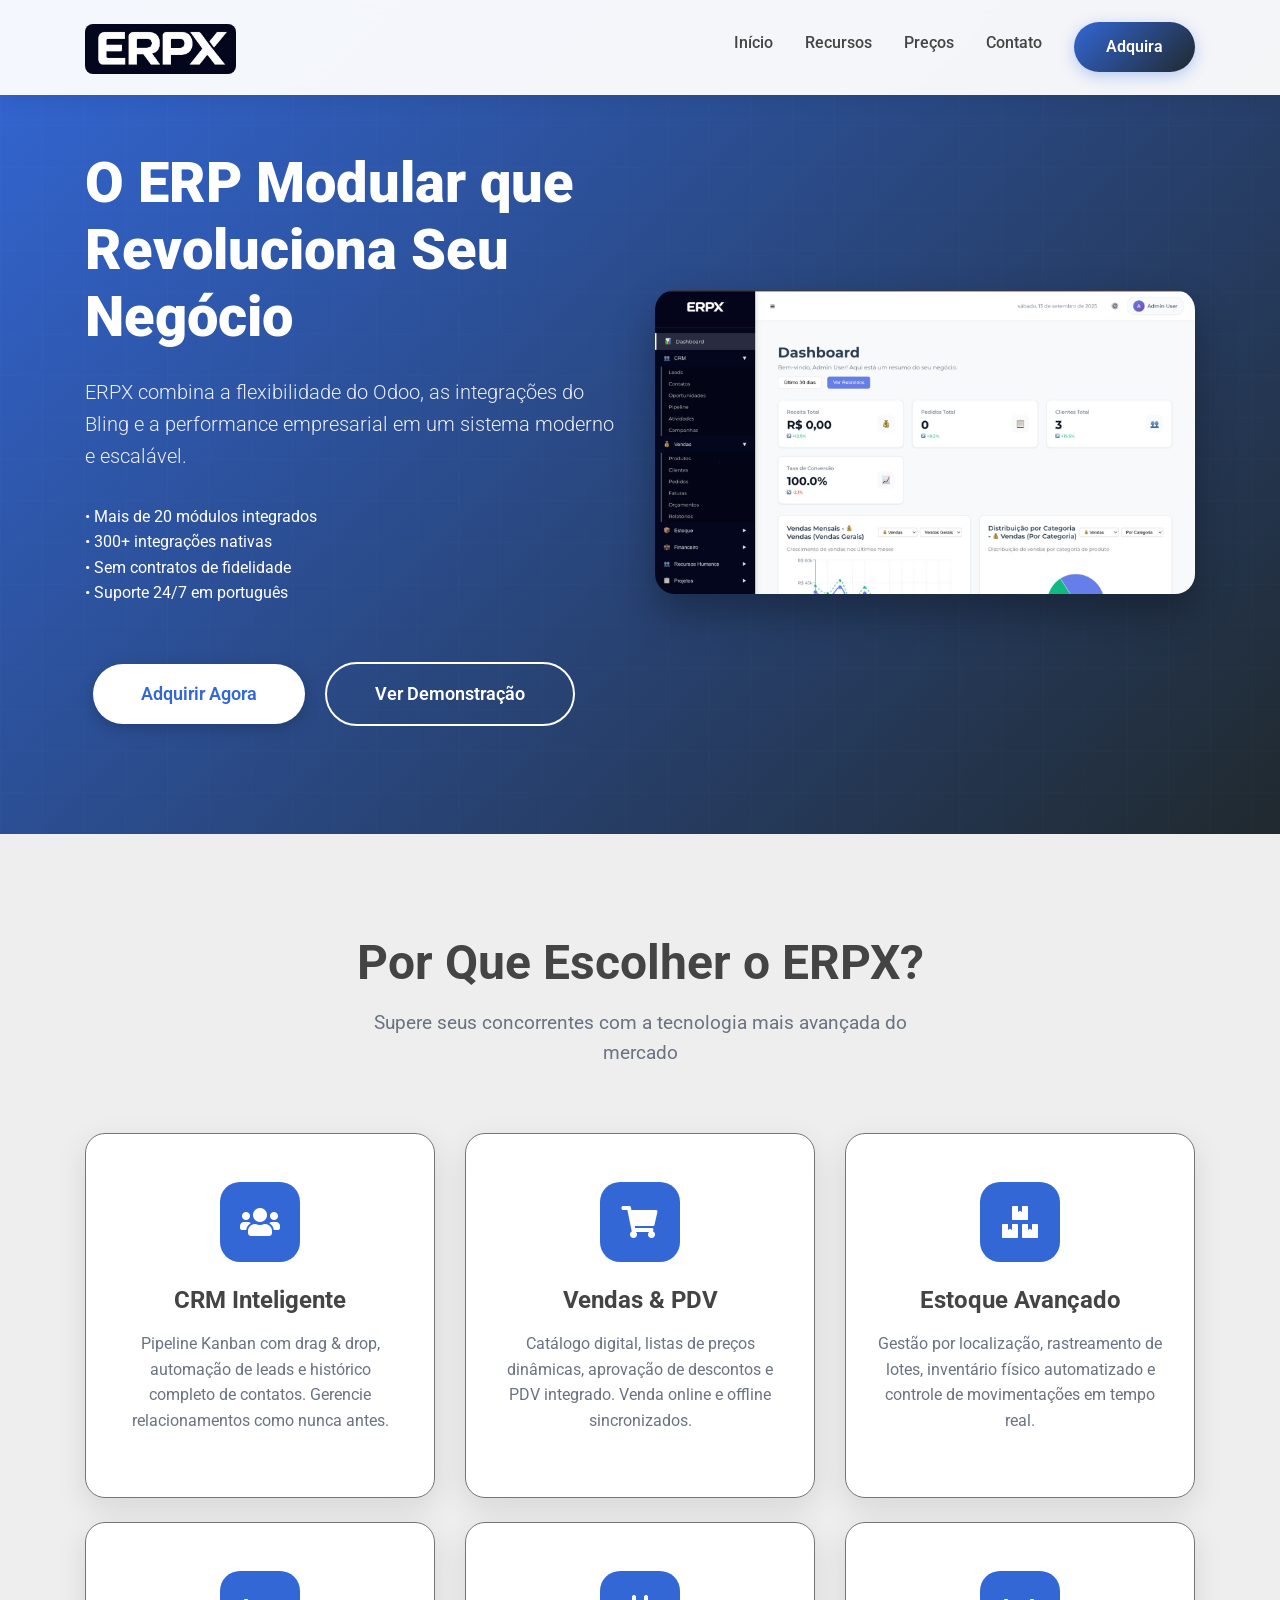
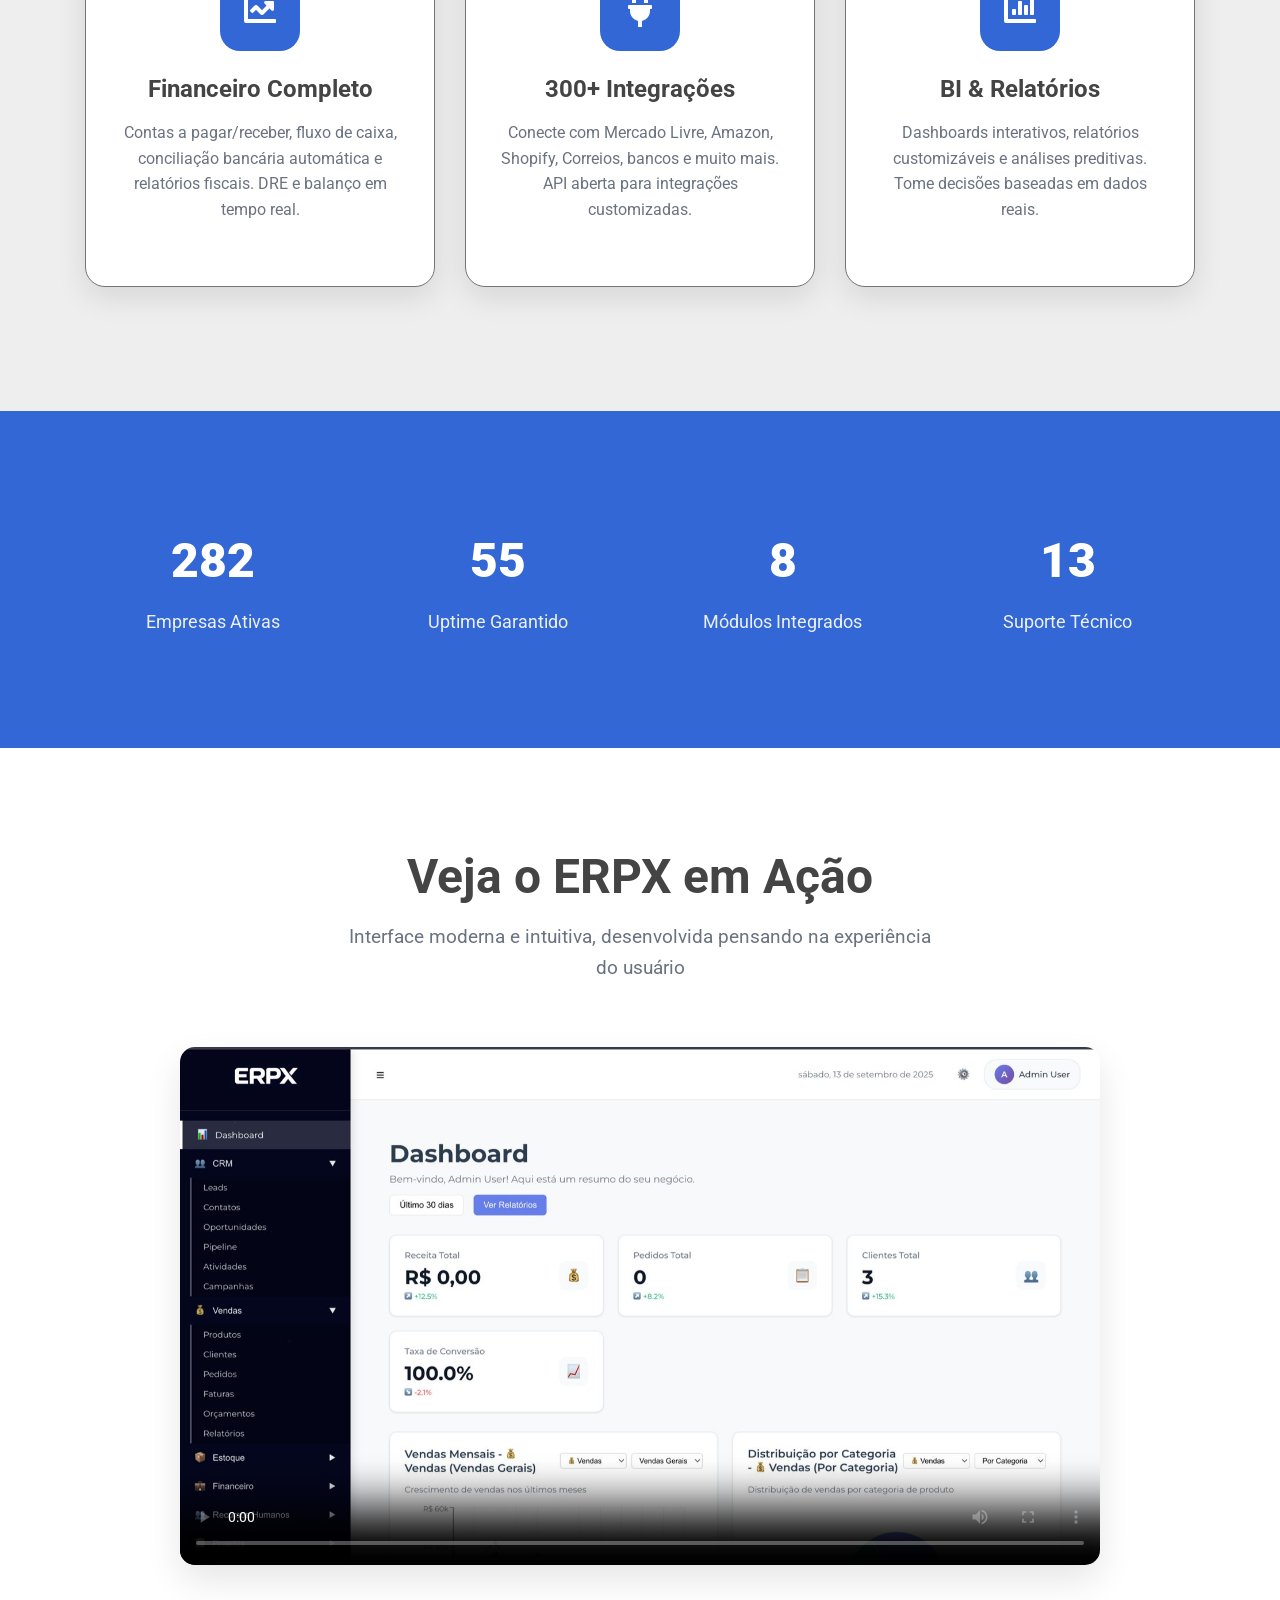
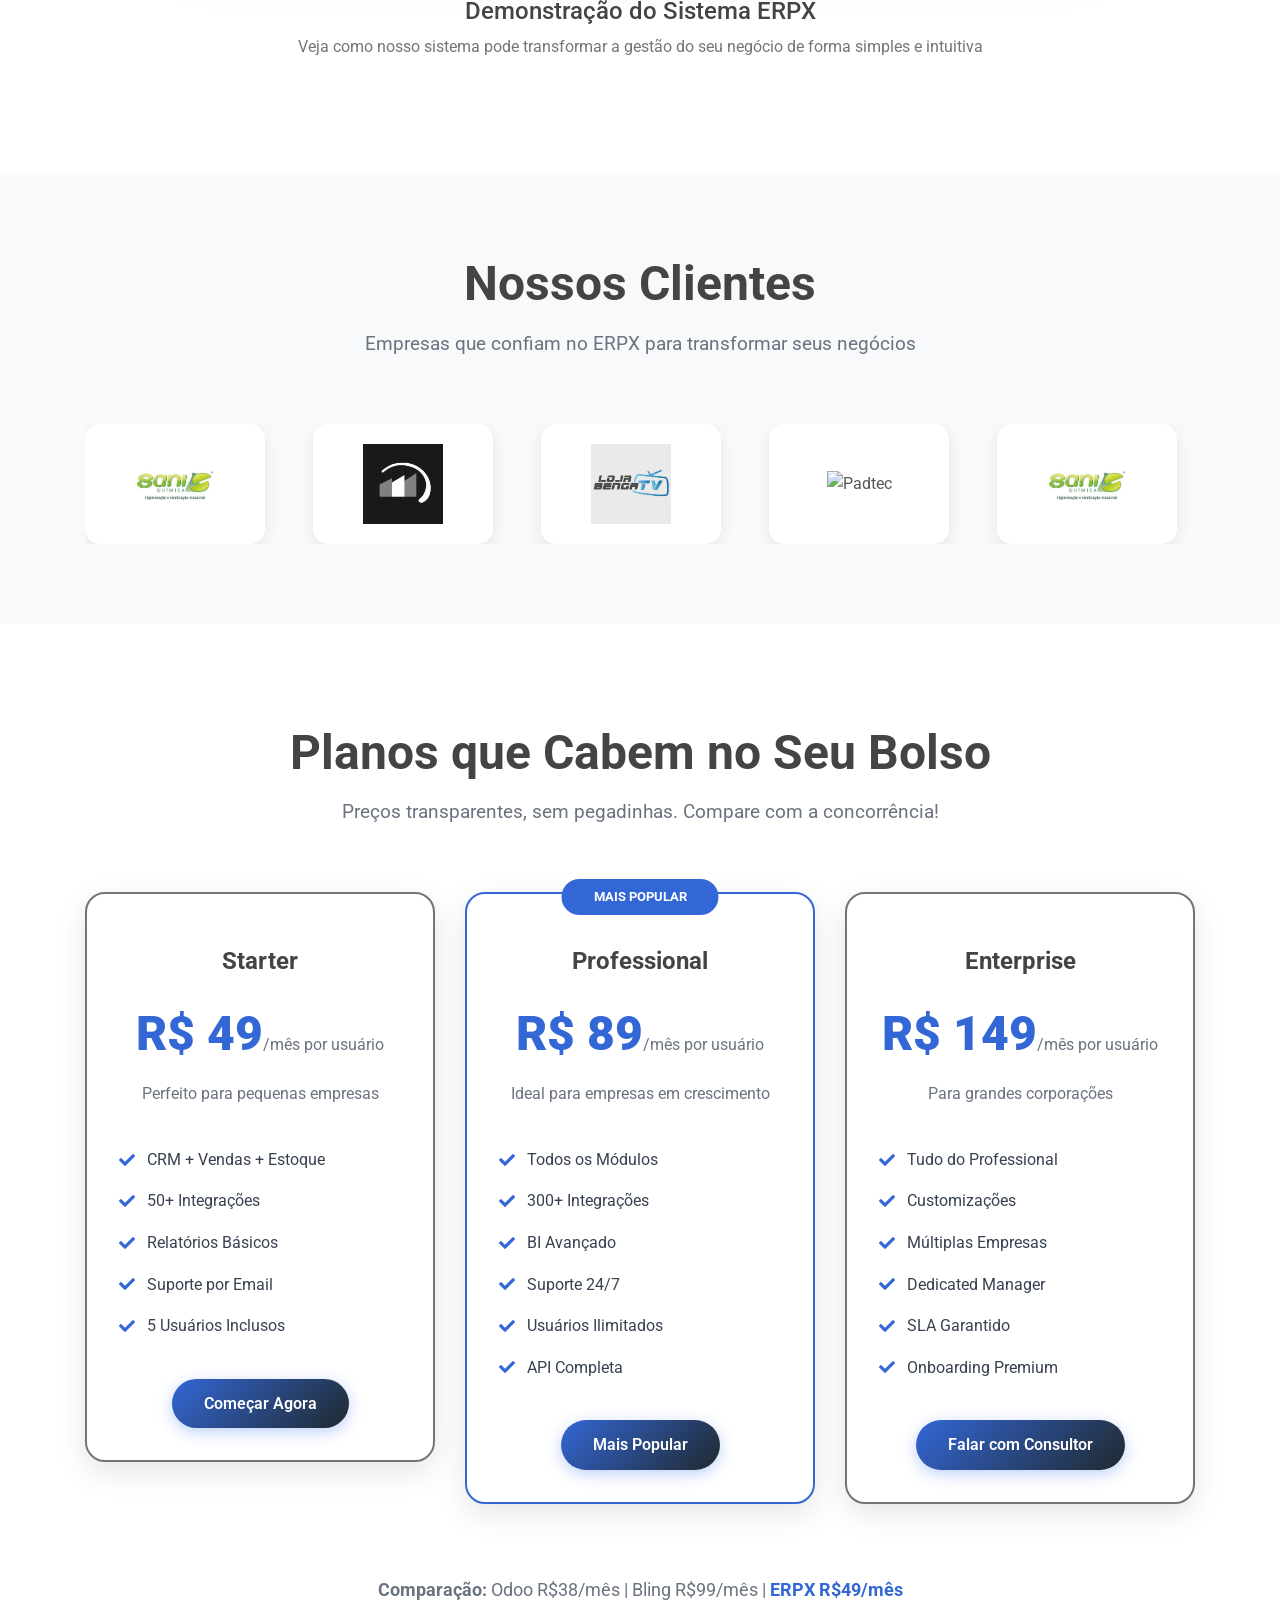
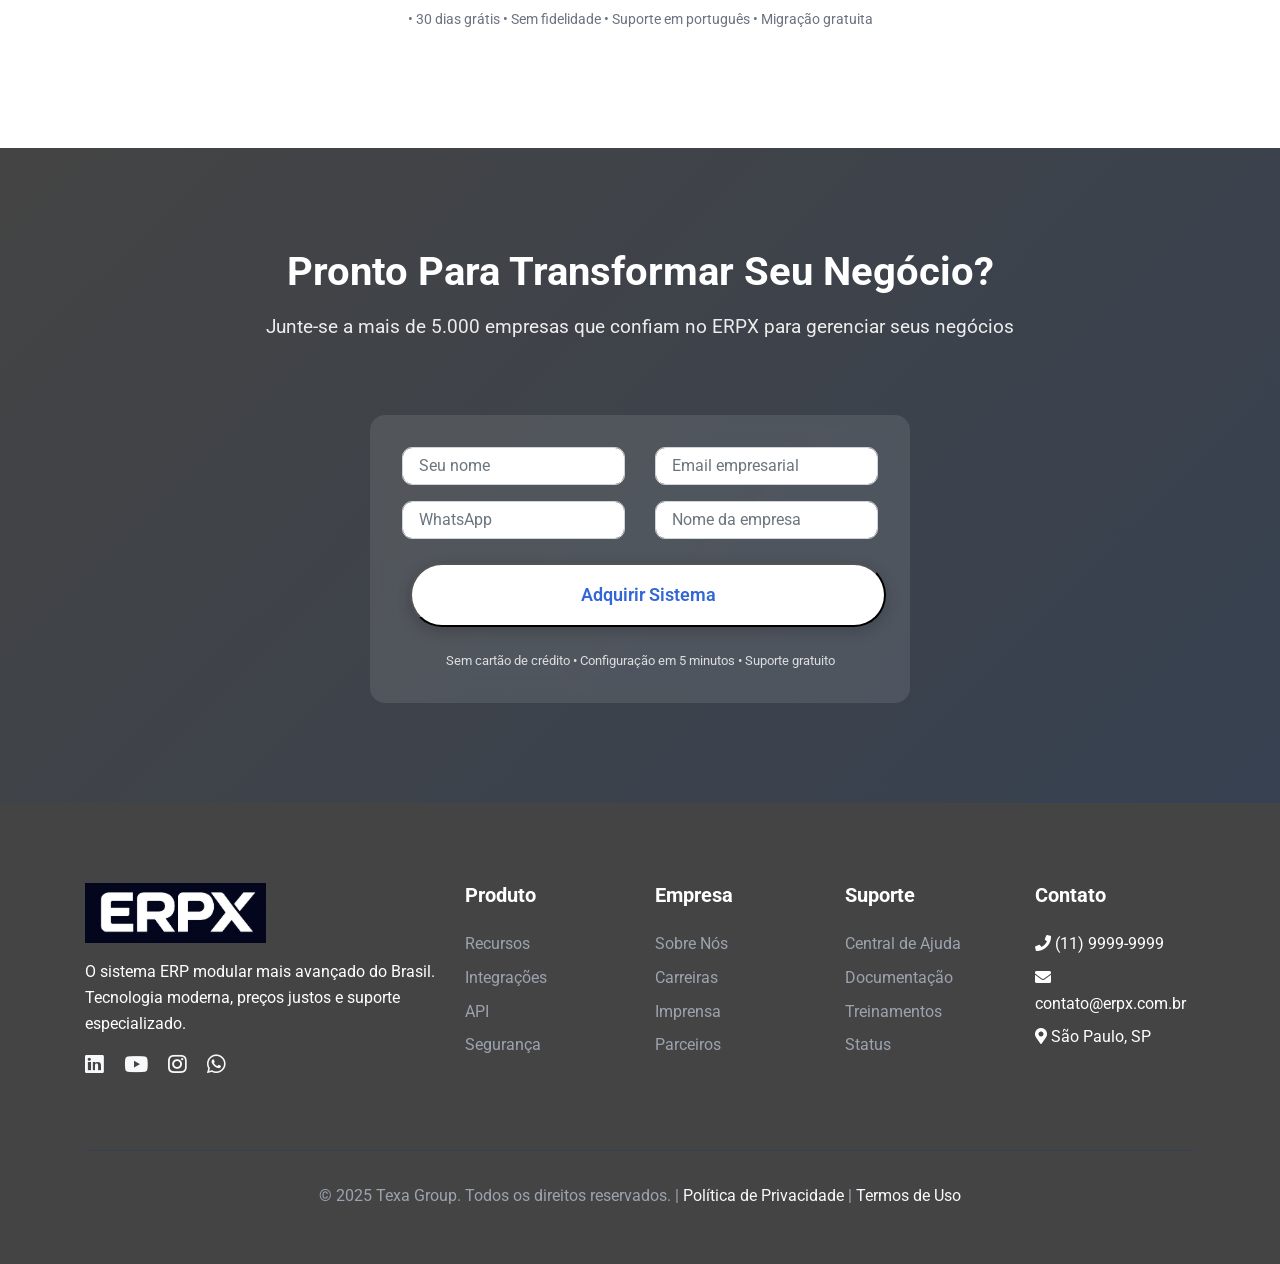
==== landing-erpx.html @ 2164a91f "first commit" ====
<!DOCTYPE html>
<html lang="pt-BR">
<head>
    <meta charset="utf-8">
    <meta http-equiv="X-UA-Compatible" content="IE=edge">
    <meta name="viewport" content="width=device-width, initial-scale=1">
    <title>ERPX - Sistema ERP Modular Completo | Transforme Seu Negócio</title>
    <meta name="description" content="ERPX é o sistema ERP modular mais avançado do Brasil. CRM, Vendas, Estoque, Financeiro e muito mais. Adquira já o seu!">

    <!-- Bootstrap CSS -->
    <link rel="stylesheet" href="https://cdn.jsdelivr.net/npm/bootstrap@4.6.2/dist/css/bootstrap.min.css">
    <!-- Font Awesome -->
    <link rel="stylesheet" href="https://cdnjs.cloudflare.com/ajax/libs/font-awesome/5.15.4/css/all.min.css">
    <!-- Google Fonts -->
    <link rel="preconnect" href="https://fonts.googleapis.com">
    <link rel="preconnect" href="https://fonts.gstatic.com" crossorigin>
    <link href="https://fonts.googleapis.com/css2?family=Roboto:wght@300;400;500;700;900&display=swap" rel="stylesheet">

    <style>
        :root {
            --primary-color: #3367D6;
            --secondary-color: #20292E;
            --accent-color: #3367D6;
            --success-color: #3367D6;
            --warning-color: #757575;
            --danger-color: #444444;
            --dark-color: #444444;
            --light-color: #EEEEEE;
            --border-color: #757575;
        }

        * {
            margin: 0;
            padding: 0;
            box-sizing: border-box;
        }

        body {
            font-family: 'Roboto', sans-serif;
            line-height: 1.6;
            color: #444444;
            background-color: #EEEEEE;
        }

        /* Header Styles */
        .header {
            background: rgba(255, 255, 255, 0.95);
            backdrop-filter: blur(10px);
            position: fixed;
            top: 0;
            left: 0;
            right: 0;
            z-index: 1000;
            box-shadow: 0 2px 20px rgba(0, 0, 0, 0.1);
            transition: all 0.3s ease;
        }

        .navbar {
            padding: 1rem 0;
        }

        .navbar-brand {
            font-size: 2rem;
            font-weight: 900;
            color: var(--primary-color) !important;
            text-decoration: none;
        }

        .navbar-nav .nav-link {
            color: var(--dark-color) !important;
            font-weight: 500;
            margin: 0 0.5rem;
            transition: color 0.3s ease;
        }

        .navbar-nav .nav-link:hover {
            color: var(--primary-color) !important;
        }

        .btn-primary-custom {
            background: linear-gradient(135deg, var(--primary-color), var(--secondary-color));
            border: none;
            padding: 0.75rem 2rem;
            border-radius: 50px;
            color: white;
            font-weight: 600;
            text-decoration: none;
            display: inline-block;
            transition: all 0.3s ease;
            box-shadow: 0 4px 15px rgba(37, 99, 235, 0.3);
        }

        .btn-primary-custom:hover {
            transform: translateY(-2px);
            box-shadow: 0 8px 25px rgba(37, 99, 235, 0.4);
            color: white;
            text-decoration: none;
        }

        /* Hero Section */
        .hero {
            background: linear-gradient(135deg, var(--primary-color) 0%, var(--secondary-color) 100%);
            padding: 150px 0 100px;
            color: white;
            position: relative;
            overflow: hidden;
        }

        .hero::before {
            content: '';
            position: absolute;
            top: 0;
            left: 0;
            right: 0;
            bottom: 0;
            background: url('data:image/svg+xml,<svg xmlns="http://www.w3.org/2000/svg" viewBox="0 0 1000 1000"><defs><pattern id="grid" width="50" height="50" patternUnits="userSpaceOnUse"><path d="M 50 0 L 0 0 0 50" fill="none" stroke="rgba(255,255,255,0.1)" stroke-width="1"/></pattern></defs><rect width="100%" height="100%" fill="url(%23grid)"/></svg>');
            opacity: 0.3;
        }

        .hero-content {
            position: relative;
            z-index: 2;
        }

        .hero h1 {
            font-size: 3.5rem;
            font-weight: 900;
            margin-bottom: 1.5rem;
            line-height: 1.2;
        }

        .hero .lead {
            font-size: 1.25rem;
            margin-bottom: 2rem;
            opacity: 0.9;
        }

        .hero-buttons {
            margin-top: 3rem;
        }

        .btn-hero {
            padding: 1rem 3rem;
            font-size: 1.1rem;
            margin: 0.5rem;
            border-radius: 50px;
            font-weight: 600;
            text-decoration: none;
            display: inline-block;
            transition: all 0.3s ease;
        }

        .btn-hero-primary {
            background: white;
            color: var(--primary-color);
            box-shadow: 0 4px 15px rgba(0, 0, 0, 0.2);
        }

        .btn-hero-primary:hover {
            transform: translateY(-3px);
            box-shadow: 0 8px 25px rgba(0, 0, 0, 0.3);
            color: var(--primary-color);
            text-decoration: none;
        }

        .btn-hero-outline {
            background: transparent;
            color: white;
            border: 2px solid white;
        }

        .btn-hero-outline:hover {
            background: white;
            color: var(--primary-color);
            text-decoration: none;
        }

        /* Features Section */
        .features {
            padding: 100px 0;
            background: var(--light-color);
        }

        .section-title {
            text-align: center;
            margin-bottom: 4rem;
        }

        .section-title h2 {
            font-size: 3rem;
            font-weight: 700;
            color: var(--dark-color);
            margin-bottom: 1rem;
        }

        .section-title .subtitle {
            font-size: 1.2rem;
            color: #6b7280;
            max-width: 600px;
            margin: 0 auto;
        }

        .feature-card {
            background: white;
            border-radius: 20px;
            padding: 3rem 2rem;
            text-align: center;
            box-shadow: 0 10px 30px rgba(0, 0, 0, 0.1);
            transition: all 0.3s ease;
            height: 100%;
            border: 1px solid var(--border-color);
        }

        .feature-card:hover {
            transform: translateY(-10px);
            box-shadow: 0 20px 40px rgba(0, 0, 0, 0.15);
        }

        .feature-icon {
            width: 80px;
            height: 80px;
            border-radius: 20px;
            margin: 0 auto 1.5rem;
            display: flex;
            align-items: center;
            justify-content: center;
            font-size: 2rem;
            color: white;
        }

        .feature-icon.crm { background: var(--primary-color); }
        .feature-icon.sales { background: var(--primary-color); }
        .feature-icon.inventory { background: var(--primary-color); }
        .feature-icon.financial { background: var(--primary-color); }
        .feature-icon.integration { background: var(--primary-color); }
        .feature-icon.reports { background: var(--primary-color); }

        .feature-card h3 {
            font-size: 1.5rem;
            font-weight: 700;
            margin-bottom: 1rem;
            color: var(--dark-color);
        }

        .feature-card p {
            color: #6b7280;
            line-height: 1.6;
        }

        /* Statistics Section */
        .stats {
            background: var(--primary-color);
            padding: 80px 0;
            color: white;
        }

        .stat-item {
            text-align: center;
            padding: 2rem 1rem;
        }

        .stat-number {
            font-size: 3rem;
            font-weight: 900;
            display: block;
            margin-bottom: 0.5rem;
        }

        .stat-label {
            font-size: 1.1rem;
            opacity: 0.9;
        }

        /* Clients Section */
        .clients {
            padding: 80px 0;
            background: #f8f9fa;
            overflow: hidden;
        }

        .clients-carousel {
            margin-top: 3rem;
            position: relative;
            overflow: hidden;
            white-space: nowrap;
        }

        .carousel-track {
            display: inline-flex;
            animation: scroll 30s linear infinite;
            gap: 3rem;
            align-items: center;
        }

        .client-logo {
            flex-shrink: 0;
            display: flex;
            align-items: center;
            justify-content: center;
            padding: 1rem 2rem;
            background: white;
            border-radius: 15px;
            box-shadow: 0 5px 15px rgba(0,0,0,0.08);
            transition: all 0.3s ease;
            min-width: 180px;
            height: 120px;
        }

        .client-logo:hover {
            transform: translateY(-5px);
            box-shadow: 0 10px 25px rgba(0,0,0,0.15);
        }

        .client-logo img {
            max-width: 100%;
            max-height: 80px;
            object-fit: contain;
            opacity: 0.9;
            transition: all 0.3s ease;
        }

        .client-logo:hover img {
            opacity: 1;
            transform: scale(1.05);
        }

        @keyframes scroll {
            0% {
                transform: translateX(0);
            }
            100% {
                transform: translateX(-50%);
            }
        }

        .carousel-track:hover {
            animation-play-state: paused;
        }

        @media (max-width: 768px) {
            .client-logo {
                min-width: 150px;
                height: 100px;
                padding: 1rem;
            }

            .client-logo img {
                max-height: 60px;
            }

            .carousel-track {
                gap: 2rem;
            }
        }

        /* Pricing Section */
        .pricing {
            padding: 100px 0;
            background: white;
        }

        .pricing-card {
            background: white;
            border-radius: 20px;
            padding: 3rem 2rem 2rem;
            text-align: center;
            box-shadow: 0 10px 30px rgba(0, 0, 0, 0.1);
            transition: all 0.3s ease;
            border: 2px solid var(--border-color);
            position: relative;
        }

        .pricing-card.popular {
            border-color: var(--primary-color);
            transform: scale(1.05);
        }

        .pricing-card.popular::before {
            content: 'MAIS POPULAR';
            position: absolute;
            top: -15px;
            left: 50%;
            transform: translateX(-50%);
            background: var(--primary-color);
            color: white;
            padding: 0.5rem 2rem;
            border-radius: 20px;
            font-size: 0.8rem;
            font-weight: 700;
        }

        .pricing-card:hover {
            transform: translateY(-10px);
            box-shadow: 0 20px 40px rgba(0, 0, 0, 0.15);
        }

        .pricing-card.popular:hover {
            transform: translateY(-10px) scale(1.05);
        }

        .plan-name {
            font-size: 1.5rem;
            font-weight: 700;
            margin-bottom: 1rem;
            color: var(--dark-color);
        }

        .plan-price {
            font-size: 3rem;
            font-weight: 900;
            color: var(--primary-color);
            margin-bottom: 0.5rem;
        }

        .plan-price small {
            font-size: 1rem;
            color: #6b7280;
            font-weight: 400;
        }

        .plan-description {
            color: #6b7280;
            margin-bottom: 2rem;
        }

        .plan-features {
            list-style: none;
            padding: 0;
            margin: 2rem 0;
            text-align: left;
        }

        .plan-features li {
            padding: 0.5rem 0;
            color: #374151;
            display: flex;
            align-items: center;
        }

        .plan-features li i {
            color: var(--success-color);
            margin-right: 0.75rem;
            width: 16px;
        }

        /* CTA Section */
        .cta {
            background: linear-gradient(135deg, var(--dark-color), #374151);
            padding: 100px 0;
            color: white;
            text-align: center;
        }

        .cta h2 {
            font-size: 2.5rem;
            font-weight: 700;
            margin-bottom: 1rem;
        }

        .cta p {
            font-size: 1.2rem;
            margin-bottom: 3rem;
            opacity: 0.9;
        }

        /* Footer */
        .footer {
            background: var(--dark-color);
            color: white;
            padding: 80px 0 40px;
        }

        .footer h5 {
            font-weight: 700;
            margin-bottom: 1.5rem;
            color: white;
        }

        .footer ul {
            list-style: none;
            padding: 0;
        }

        .footer ul li {
            margin-bottom: 0.5rem;
        }

        .footer ul li a {
            color: #9ca3af;
            text-decoration: none;
            transition: color 0.3s ease;
        }

        .footer ul li a:hover {
            color: white;
        }

        .footer-bottom {
            border-top: 1px solid #374151;
            margin-top: 3rem;
            padding-top: 2rem;
            text-align: center;
            color: #9ca3af;
        }

        /* Responsive */
        @media (max-width: 768px) {
            .hero h1 {
                font-size: 2.5rem;
            }

            .section-title h2 {
                font-size: 2rem;
            }

            .feature-card {
                margin-bottom: 2rem;
            }

            .btn-hero {
                display: block;
                margin: 1rem 0;
            }

            .pricing-card.popular {
                transform: none;
                margin-bottom: 2rem;
            }

            .pricing-card.popular:hover {
                transform: translateY(-10px);
            }
        }

        /* Animations */
        .fade-in {
            opacity: 0;
            transform: translateY(30px);
            transition: all 0.6s ease;
        }

        .fade-in.visible {
            opacity: 1;
            transform: translateY(0);
        }
    </style>
</head>
<body>
    <!-- Header -->
    <header class="header">
        <nav class="navbar navbar-expand-lg">
            <div class="container">
                <a class="navbar-brand" href="#home">
                    <img src="assets/img/logo.jpg" alt="ERPX" style="height: 50px; border-radius: 8px; object-fit: contain;">
                </a>

                <button class="navbar-toggler" type="button" data-toggle="collapse" data-target="#navbarNav">
                    <span class="navbar-toggler-icon"></span>
                </button>

                <div class="collapse navbar-collapse" id="navbarNav">
                    <ul class="navbar-nav ml-auto">
                        <li class="nav-item">
                            <a class="nav-link" href="#home">Início</a>
                        </li>
                        <li class="nav-item">
                            <a class="nav-link" href="#features">Recursos</a>
                        </li>
                        <li class="nav-item">
                            <a class="nav-link" href="#pricing">Preços</a>
                        </li>
                        <li class="nav-item">
                            <a class="nav-link" href="#contact">Contato</a>
                        </li>
                        <li class="nav-item ml-3">
                            <a href="#demo" class="btn-primary-custom">Adquira</a>
                        </li>
                    </ul>
                </div>
            </div>
        </nav>
    </header>

    <!-- Hero Section -->
    <section id="home" class="hero">
        <div class="container">
            <div class="row align-items-center">
                <div class="col-lg-6">
                    <div class="hero-content fade-in">
                        <h1>O ERP Modular que Revoluciona Seu Negócio</h1>
                        <p class="lead">ERPX combina a flexibilidade do Odoo, as integrações do Bling e a performance empresarial em um sistema moderno e escalável.</p>
                        <p>• Mais de 20 módulos integrados<br>
                           • 300+ integrações nativas<br>
                           • Sem contratos de fidelidade<br>
                           • Suporte 24/7 em português</p>

                        <div class="hero-buttons">
                            <a href="#demo" class="btn-hero btn-hero-primary">Adquirir Agora</a>
                            <a href="#features" class="btn-hero btn-hero-outline">Ver Demonstração</a>
                        </div>
                    </div>
                </div>
                <div class="col-lg-6">
                    <div class="text-center fade-in">
                        <img src="assets/img/hero-image.jpeg" alt="ERPX System Dashboard" style="max-width: 100%; height: auto; border-radius: 20px; box-shadow: 0 20px 40px rgba(0,0,0,0.3);">
                    </div>
                </div>
            </div>
        </div>
    </section>

    <!-- Features Section -->
    <section id="features" class="features">
        <div class="container">
            <div class="section-title fade-in">
                <h2>Por Que Escolher o ERPX?</h2>
                <p class="subtitle">Supere seus concorrentes com a tecnologia mais avançada do mercado</p>
            </div>

            <div class="row">
                <div class="col-lg-4 col-md-6 mb-4">
                    <div class="feature-card fade-in">
                        <div class="feature-icon crm">
                            <i class="fas fa-users"></i>
                        </div>
                        <h3>CRM Inteligente</h3>
                        <p>Pipeline Kanban com drag & drop, automação de leads e histórico completo de contatos. Gerencie relacionamentos como nunca antes.</p>
                    </div>
                </div>

                <div class="col-lg-4 col-md-6 mb-4">
                    <div class="feature-card fade-in">
                        <div class="feature-icon sales">
                            <i class="fas fa-shopping-cart"></i>
                        </div>
                        <h3>Vendas & PDV</h3>
                        <p>Catálogo digital, listas de preços dinâmicas, aprovação de descontos e PDV integrado. Venda online e offline sincronizados.</p>
                    </div>
                </div>

                <div class="col-lg-4 col-md-6 mb-4">
                    <div class="feature-card fade-in">
                        <div class="feature-icon inventory">
                            <i class="fas fa-boxes"></i>
                        </div>
                        <h3>Estoque Avançado</h3>
                        <p>Gestão por localização, rastreamento de lotes, inventário físico automatizado e controle de movimentações em tempo real.</p>
                    </div>
                </div>

                <div class="col-lg-4 col-md-6 mb-4">
                    <div class="feature-card fade-in">
                        <div class="feature-icon financial">
                            <i class="fas fa-chart-line"></i>
                        </div>
                        <h3>Financeiro Completo</h3>
                        <p>Contas a pagar/receber, fluxo de caixa, conciliação bancária automática e relatórios fiscais. DRE e balanço em tempo real.</p>
                    </div>
                </div>

                <div class="col-lg-4 col-md-6 mb-4">
                    <div class="feature-card fade-in">
                        <div class="feature-icon integration">
                            <i class="fas fa-plug"></i>
                        </div>
                        <h3>300+ Integrações</h3>
                        <p>Conecte com Mercado Livre, Amazon, Shopify, Correios, bancos e muito mais. API aberta para integrações customizadas.</p>
                    </div>
                </div>

                <div class="col-lg-4 col-md-6 mb-4">
                    <div class="feature-card fade-in">
                        <div class="feature-icon reports">
                            <i class="fas fa-chart-bar"></i>
                        </div>
                        <h3>BI & Relatórios</h3>
                        <p>Dashboards interativos, relatórios customizáveis e análises preditivas. Tome decisões baseadas em dados reais.</p>
                    </div>
                </div>
            </div>
        </div>
    </section>

    <!-- Statistics -->
    <section class="stats">
        <div class="container">
            <div class="row">
                <div class="col-lg-3 col-6">
                    <div class="stat-item fade-in">
                        <span class="stat-number">500+</span>
                        <span class="stat-label">Empresas Ativas</span>
                    </div>
                </div>
                <div class="col-lg-3 col-6">
                    <div class="stat-item fade-in">
                        <span class="stat-number">99</span>
                        <span class="stat-label">Uptime Garantido</span>
                    </div>
                </div>
                <div class="col-lg-3 col-6">
                    <div class="stat-item fade-in">
                        <span class="stat-number">15+</span>
                        <span class="stat-label">Módulos Integrados</span>
                    </div>
                </div>
                <div class="col-lg-3 col-6">
                    <div class="stat-item fade-in">
                        <span class="stat-number">24</span>
                        <span class="stat-label">Suporte Técnico</span>
                    </div>
                </div>
            </div>
        </div>
    </section>

    <!-- Showcase Section -->
    <section class="showcase" style="padding: 100px 0; background: white;">
        <div class="container">
            <div class="section-title fade-in">
                <h2>Veja o ERPX em Ação</h2>
                <p class="subtitle">Interface moderna e intuitiva, desenvolvida pensando na experiência do usuário</p>
            </div>

            <div class="row justify-content-center">
                <div class="col-lg-10">
                    <div class="text-center fade-in">
                        <div class="video-container" style="position: relative; width: 100%; height: 0; padding-bottom: 56.25%; /* 16:9 aspect ratio */ border-radius: 15px; overflow: hidden; box-shadow: 0 15px 35px rgba(0,0,0,0.1);">
                            <video
                                controls
                                poster="assets/img/hero-image.jpeg"
                                style="position: absolute; top: 0; left: 0; width: 100%; height: 100%; object-fit: cover;"
                            >
                                <source src="assets/img/video.mp4" type="video/mp4">
                                <source src="assets/img/video.mp4" type="video/webm">
                                Seu navegador não suporta o elemento de vídeo.
                            </video>
                        </div>
                        <h4 style="margin-top: 2rem; color: var(--dark-color);">Demonstração do Sistema ERPX</h4>
                        <p style="color: var(--warning-color);">Veja como nosso sistema pode transformar a gestão do seu negócio de forma simples e intuitiva</p>
                    </div>
                </div>
            </div>
        </div>
    </section>

    <!-- Clients Section -->
    <section class="clients" style="padding: 80px 0; background: #f8f9fa;">
        <div class="container">
            <div class="section-title fade-in">
                <h2>Nossos Clientes</h2>
                <p class="subtitle">Empresas que confiam no ERPX para transformar seus negócios</p>
            </div>

            <div class="clients-carousel fade-in">
                <div class="carousel-track">
                    <div class="client-logo">
                        <img src="assets/img/clients/sani_quimica.jpg" alt="Sani Química">
                    </div>
                    <div class="client-logo">
                        <img src="assets/img/clients/MP&B.jpg" alt="MP&B Advocacia">
                    </div>
                    <div class="client-logo">
                        <img src="assets/img/clients/Benga.jpg" alt="Benga">
                    </div>
                    <div class="client-logo">
                        <img src="https://www.padtec.com.br/wp-content/uploads/2023/03/logo-padtec.png" alt="Padtec">
                    </div>
                    <!-- Duplicar para efeito infinito -->
                    <div class="client-logo">
                        <img src="assets/img/clients/sani_quimica.jpg" alt="Sani Química">
                    </div>
                    <div class="client-logo">
                        <img src="assets/img/clients/MP&B.jpg" alt="MP&B Advocacia">
                    </div>
                    <div class="client-logo">
                        <img src="assets/img/clients/Benga.jpg" alt="Benga">
                    </div>
                    <div class="client-logo">
                        <img src="https://www.padtec.com.br/wp-content/uploads/2023/03/logo-padtec.png" alt="Padtec">
                    </div>
                </div>
            </div>
        </div>
    </section>

    <!-- Pricing Section -->
    <section id="pricing" class="pricing">
        <div class="container">
            <div class="section-title fade-in">
                <h2>Planos que Cabem no Seu Bolso</h2>
                <p class="subtitle">Preços transparentes, sem pegadinhas. Compare com a concorrência!</p>
            </div>

            <div class="row justify-content-center">
                <div class="col-lg-4 col-md-6 mb-4">
                    <div class="pricing-card fade-in">
                        <div class="plan-name">Starter</div>
                        <div class="plan-price">R$ 49<small>/mês por usuário</small></div>
                        <div class="plan-description">Perfeito para pequenas empresas</div>
                        <ul class="plan-features">
                            <li><i class="fas fa-check"></i> CRM + Vendas + Estoque</li>
                            <li><i class="fas fa-check"></i> 50+ Integrações</li>
                            <li><i class="fas fa-check"></i> Relatórios Básicos</li>
                            <li><i class="fas fa-check"></i> Suporte por Email</li>
                            <li><i class="fas fa-check"></i> 5 Usuários Inclusos</li>
                        </ul>
                        <a href="#demo" class="btn-primary-custom">Começar Agora</a>
                    </div>
                </div>

                <div class="col-lg-4 col-md-6 mb-4">
                    <div class="pricing-card popular fade-in">
                        <div class="plan-name">Professional</div>
                        <div class="plan-price">R$ 89<small>/mês por usuário</small></div>
                        <div class="plan-description">Ideal para empresas em crescimento</div>
                        <ul class="plan-features">
                            <li><i class="fas fa-check"></i> Todos os Módulos</li>
                            <li><i class="fas fa-check"></i> 300+ Integrações</li>
                            <li><i class="fas fa-check"></i> BI Avançado</li>
                            <li><i class="fas fa-check"></i> Suporte 24/7</li>
                            <li><i class="fas fa-check"></i> Usuários Ilimitados</li>
                            <li><i class="fas fa-check"></i> API Completa</li>
                        </ul>
                        <a href="#demo" class="btn-primary-custom">Mais Popular</a>
                    </div>
                </div>

                <div class="col-lg-4 col-md-6 mb-4">
                    <div class="pricing-card fade-in">
                        <div class="plan-name">Enterprise</div>
                        <div class="plan-price">R$ 149<small>/mês por usuário</small></div>
                        <div class="plan-description">Para grandes corporações</div>
                        <ul class="plan-features">
                            <li><i class="fas fa-check"></i> Tudo do Professional</li>
                            <li><i class="fas fa-check"></i> Customizações</li>
                            <li><i class="fas fa-check"></i> Múltiplas Empresas</li>
                            <li><i class="fas fa-check"></i> Dedicated Manager</li>
                            <li><i class="fas fa-check"></i> SLA Garantido</li>
                            <li><i class="fas fa-check"></i> Onboarding Premium</li>
                        </ul>
                        <a href="#demo" class="btn-primary-custom">Falar com Consultor</a>
                    </div>
                </div>
            </div>

            <div class="text-center mt-5">
                <p style="color: #6b7280; font-size: 1.1rem;">
                    <strong>Comparação:</strong> Odoo R$38/mês | Bling R$99/mês | <strong style="color: var(--primary-color);">ERPX R$49/mês</strong><br>
                    <small>• 30 dias grátis • Sem fidelidade • Suporte em português • Migração gratuita</small>
                </p>
            </div>
        </div>
    </section>

    <!-- CTA Section -->
    <section id="demo" class="cta">
        <div class="container">
            <div class="text-center fade-in">
                <h2>Pronto Para Transformar Seu Negócio?</h2>
                <p>Junte-se a mais de 5.000 empresas que confiam no ERPX para gerenciar seus negócios</p>

                <div class="row justify-content-center">
                    <div class="col-lg-6">
                        <form class="mt-4" style="background: rgba(255,255,255,0.1); padding: 2rem; border-radius: 15px; backdrop-filter: blur(10px);">
                            <div class="row">
                                <div class="col-md-6 mb-3">
                                    <input type="text" class="form-control" placeholder="Seu nome" required style="border-radius: 10px; padding: 1rem;">
                                </div>
                                <div class="col-md-6 mb-3">
                                    <input type="email" class="form-control" placeholder="Email empresarial" required style="border-radius: 10px; padding: 1rem;">
                                </div>
                            </div>
                            <div class="row">
                                <div class="col-md-6 mb-3">
                                    <input type="tel" class="form-control" placeholder="WhatsApp" required style="border-radius: 10px; padding: 1rem;">
                                </div>
                                <div class="col-md-6 mb-3">
                                    <input type="text" class="form-control" placeholder="Nome da empresa" required style="border-radius: 10px; padding: 1rem;">
                                </div>
                            </div>
                            <button type="submit" class="btn-hero btn-hero-primary btn-block" style="width: 100%;">
                                Adquirir Sistema
                            </button>
                            <small style="color: rgba(255,255,255,0.8); display: block; margin-top: 1rem;">
                                Sem cartão de crédito • Configuração em 5 minutos • Suporte gratuito
                            </small>
                        </form>
                    </div>
                </div>
            </div>
        </div>
    </section>

    <!-- Footer -->
    <footer id="contact" class="footer">
        <div class="container">
            <div class="row">
                <div class="col-lg-4 mb-4">
                    <img src="assets/img/logo.jpg" alt="ERPX" style="height: 60px; margin-bottom: 1rem;">
                    <p>O sistema ERP modular mais avançado do Brasil. Tecnologia moderna, preços justos e suporte especializado.</p>
                    <div class="mt-3">
                        <a href="#" class="text-light mr-3"><i class="fab fa-linkedin fa-lg"></i></a>
                        <a href="#" class="text-light mr-3"><i class="fab fa-youtube fa-lg"></i></a>
                        <a href="#" class="text-light mr-3"><i class="fab fa-instagram fa-lg"></i></a>
                        <a href="#" class="text-light"><i class="fab fa-whatsapp fa-lg"></i></a>
                    </div>
                </div>

                <div class="col-lg-2 col-md-6 mb-4">
                    <h5>Produto</h5>
                    <ul>
                        <li><a href="#">Recursos</a></li>
                        <li><a href="#">Integrações</a></li>
                        <li><a href="#">API</a></li>
                        <li><a href="#">Segurança</a></li>
                    </ul>
                </div>

                <div class="col-lg-2 col-md-6 mb-4">
                    <h5>Empresa</h5>
                    <ul>
                        <li><a href="#">Sobre Nós</a></li>
                        <li><a href="#">Carreiras</a></li>
                        <li><a href="#">Imprensa</a></li>
                        <li><a href="#">Parceiros</a></li>
                    </ul>
                </div>

                <div class="col-lg-2 col-md-6 mb-4">
                    <h5>Suporte</h5>
                    <ul>
                        <li><a href="#">Central de Ajuda</a></li>
                        <li><a href="#">Documentação</a></li>
                        <li><a href="#">Treinamentos</a></li>
                        <li><a href="#">Status</a></li>
                    </ul>
                </div>

                <div class="col-lg-2 col-md-6 mb-4">
                    <h5>Contato</h5>
                    <ul>
                        <li><i class="fas fa-phone"></i> (11) 9999-9999</li>
                        <li><i class="fas fa-envelope"></i> contato@erpx.com.br</li>
                        <li><i class="fas fa-map-marker-alt"></i> São Paulo, SP</li>
                    </ul>
                </div>
            </div>

            <div class="footer-bottom">
                <p>&copy; 2025 Texa Group. Todos os direitos reservados. | <a href="#" class="text-light">Política de Privacidade</a> | <a href="#" class="text-light">Termos de Uso</a></p>
            </div>
        </div>
    </footer>

    <!-- Scripts -->
    <script src="https://code.jquery.com/jquery-3.6.0.min.js"></script>
    <script src="https://cdn.jsdelivr.net/npm/bootstrap@4.6.2/dist/js/bootstrap.bundle.min.js"></script>

    <script>
        // Smooth scrolling
        $(document).ready(function() {
            $('a[href^="#"]').on('click', function(e) {
                e.preventDefault();
                var target = this.hash;
                var $target = $(target);
                $('html, body').animate({
                    'scrollTop': $target.offset().top - 80
                }, 800, 'swing');
            });

            // Fade in animation on scroll
            $(window).scroll(function() {
                $('.fade-in').each(function() {
                    var elementTop = $(this).offset().top;
                    var elementBottom = elementTop + $(this).outerHeight();
                    var viewportTop = $(window).scrollTop();
                    var viewportBottom = viewportTop + $(window).height();

                    if (elementBottom > viewportTop && elementTop < viewportBottom) {
                        $(this).addClass('visible');
                    }
                });
            });

            // Trigger scroll event on page load
            $(window).scroll();

            // Header background on scroll
            $(window).scroll(function() {
                if ($(window).scrollTop() > 50) {
                    $('.header').addClass('scrolled');
                } else {
                    $('.header').removeClass('scrolled');
                }
            });

            // Form submission
            $('form').on('submit', function(e) {
                e.preventDefault();
                alert('Obrigado pelo interesse! Em breve nossa equipe entrará em contato.');
            });
        });

        // Counter animation for stats
        function animateCounters() {
            $('.stat-number').each(function() {
                var $this = $(this);
                var countTo = $this.attr('data-count') || $this.text().replace(/\D/g, '');

                if (countTo) {
                    $({ countNum: 0 }).animate({
                        countNum: countTo
                    }, {
                        duration: 2000,
                        easing: 'linear',
                        step: function() {
                            $this.text(Math.floor(this.countNum));
                        },
                        complete: function() {
                            $this.text(this.countNum);
                        }
                    });
                }
            });
        }

        // Trigger counter animation when stats section is visible
        $(window).scroll(function() {
            if ($('.stats').offset().top - $(window).scrollTop() < $(window).height()) {
                animateCounters();
                $(window).off('scroll', arguments.callee);
            }
        });
    </script>
</body>
</html>
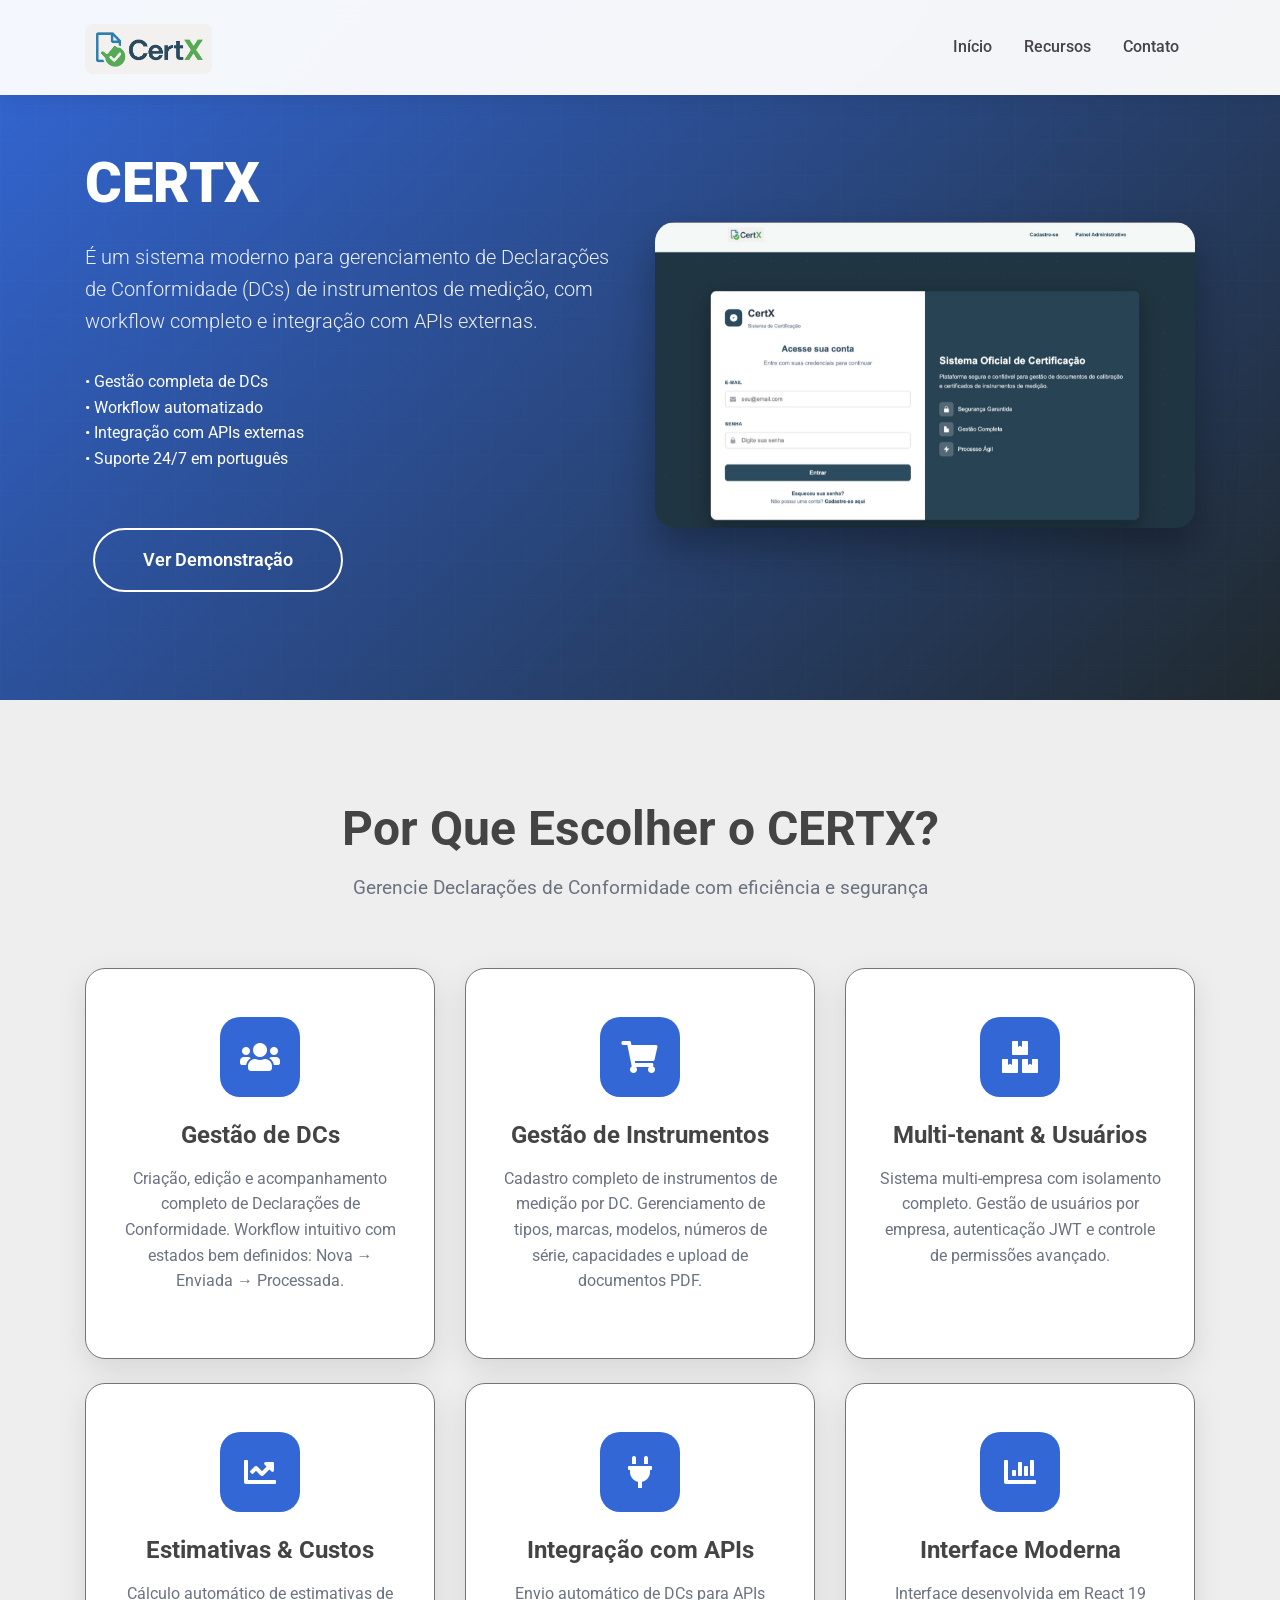
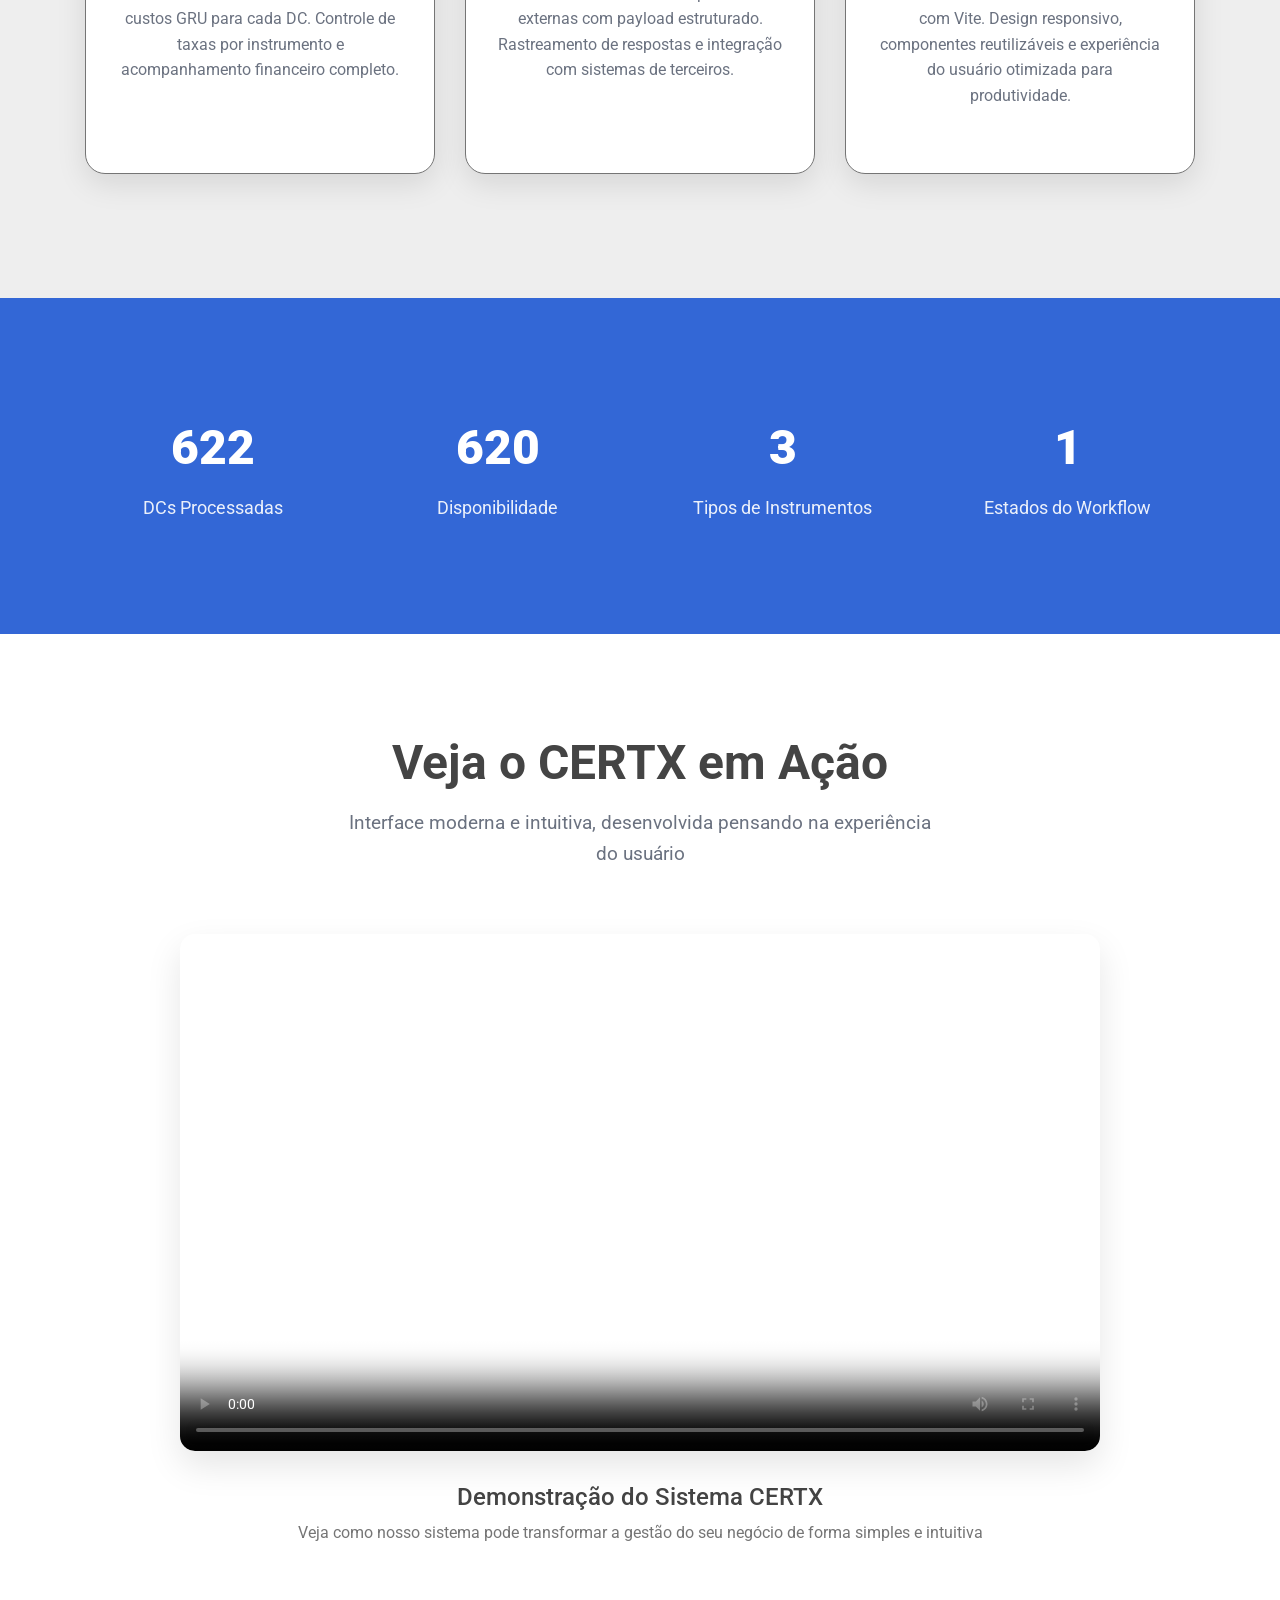
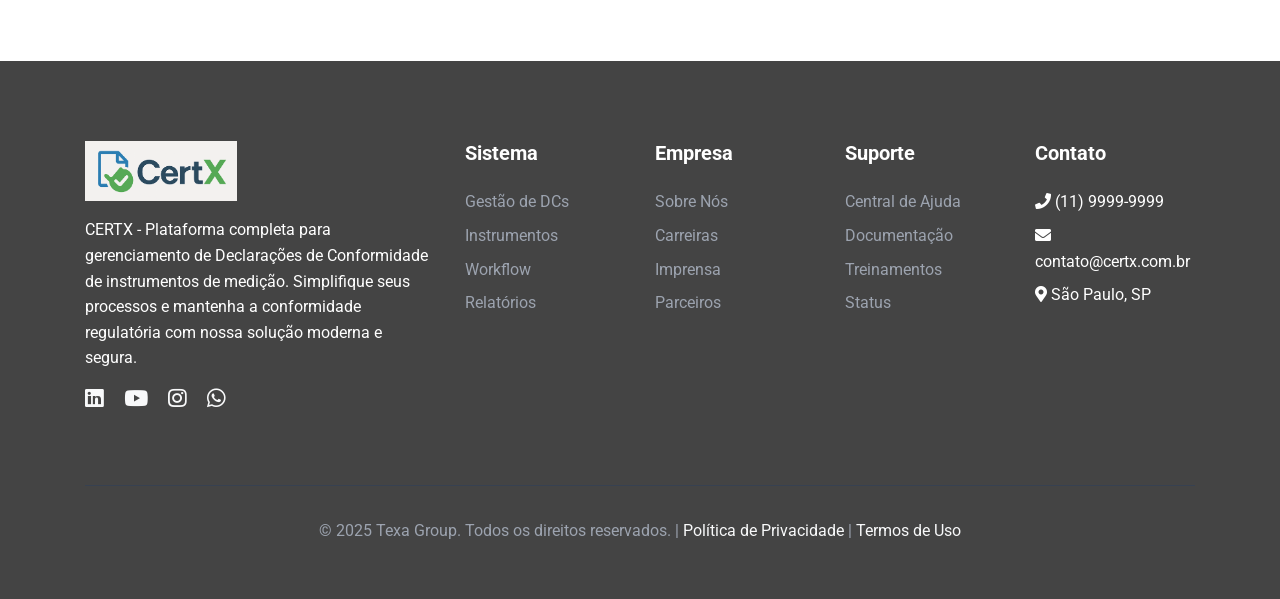
==== commit 305bbacd: "first" ====
--- a/landing-erpx.html
+++ b/landing-erpx.html
@@ -4,8 +4,8 @@
     <meta charset="utf-8">
     <meta http-equiv="X-UA-Compatible" content="IE=edge">
     <meta name="viewport" content="width=device-width, initial-scale=1">
-    <title>ERPX - Sistema ERP Modular Completo | Transforme Seu Negócio</title>
-    <meta name="description" content="ERPX é o sistema ERP modular mais avançado do Brasil. CRM, Vendas, Estoque, Financeiro e muito mais. Adquira já o seu!">
+    <title>CERTX - Sistema de Gerenciamento de Declarações de Conformidade | Transforme Seu Negócio</title>
+    <meta name="description" content="CERTX é o sistema mais avançado para gerenciamento de Declarações de Conformidade (DCs) de instrumentos de medição. Workflow completo, integração com API e muito mais. Adquira já o seu!">
 
     <!-- Bootstrap CSS -->
     <link rel="stylesheet" href="https://cdn.jsdelivr.net/npm/bootstrap@4.6.2/dist/css/bootstrap.min.css">
@@ -551,7 +551,7 @@
         <nav class="navbar navbar-expand-lg">
             <div class="container">
                 <a class="navbar-brand" href="#home">
-                    <img src="assets/img/logo.jpg" alt="ERPX" style="height: 50px; border-radius: 8px; object-fit: contain;">
+                    <img src="assets/img/Logo_CertX_h.png" alt="CERTX" style="height: 50px; border-radius: 8px; object-fit: contain;">
                 </a>
 
                 <button class="navbar-toggler" type="button" data-toggle="collapse" data-target="#navbarNav">
@@ -567,13 +567,7 @@
                             <a class="nav-link" href="#features">Recursos</a>
                         </li>
                         <li class="nav-item">
-                            <a class="nav-link" href="#pricing">Preços</a>
-                        </li>
-                        <li class="nav-item">
                             <a class="nav-link" href="#contact">Contato</a>
-                        </li>
-                        <li class="nav-item ml-3">
-                            <a href="#demo" class="btn-primary-custom">Adquira</a>
                         </li>
                     </ul>
                 </div>
@@ -587,25 +581,38 @@
             <div class="row align-items-center">
                 <div class="col-lg-6">
                     <div class="hero-content fade-in">
-                        <h1>O ERP Modular que Revoluciona Seu Negócio</h1>
-                        <p class="lead">ERPX combina a flexibilidade do Odoo, as integrações do Bling e a performance empresarial em um sistema moderno e escalável.</p>
-                        <p>• Mais de 20 módulos integrados<br>
-                           • 300+ integrações nativas<br>
-                           • Sem contratos de fidelidade<br>
+                        <h1>CERTX</h1>
+                        <p class="lead">É um sistema moderno para gerenciamento de Declarações de Conformidade (DCs) de instrumentos de medição, com workflow completo e integração com APIs externas.</p>
+                        <p>• Gestão completa de DCs<br>
+                           • Workflow automatizado<br>
+                           • Integração com APIs externas<br>
                            • Suporte 24/7 em português</p>
 
                         <div class="hero-buttons">
-                            <a href="#demo" class="btn-hero btn-hero-primary">Adquirir Agora</a>
                             <a href="#features" class="btn-hero btn-hero-outline">Ver Demonstração</a>
                         </div>
                     </div>
                 </div>
-                <div class="col-lg-6">
+<div class="col-lg-6">
                     <div class="text-center fade-in">
-                        <img src="assets/img/hero-image.jpeg" alt="ERPX System Dashboard" style="max-width: 100%; height: auto; border-radius: 20px; box-shadow: 0 20px 40px rgba(0,0,0,0.3);">
-                    </div>
-                </div>
-            </div>
+                        <div id="certxCarousel" class="carousel slide" data-ride="carousel" style="border-radius: 20px; overflow: hidden; box-shadow: 0 20px 40px rgba(0,0,0,0.3);">
+                            <div class="carousel-inner">
+                                <div class="carousel-item active">
+                                    <img src="assets/img/login.jpeg" alt="CERTX Login" class="d-block w-100" style="height: auto;">
+                                </div>
+                                <div class="carousel-item">
+                                    <img src="assets/img/dcs.jpeg" alt="CERTX Gestão de DCs" class="d-block w-100" style="height: auto;">
+                                </div>
+                                <div class="carousel-item">
+                                    <img src="assets/img/declaracao.jpeg" alt="CERTX Declarações" class="d-block w-100" style="height: auto;">
+                                </div>
+                                <div class="carousel-item">
+                                    <img src="assets/img/cadastro_prod.jpeg" alt="CERTX Cadastro de Produtos" class="d-block w-100" style="height: auto;">
+                                </div>
+                            </div>
+                        </div>
+                    </div>
+                </div>            </div>
         </div>
     </section>
 
@@ -613,8 +620,8 @@
     <section id="features" class="features">
         <div class="container">
             <div class="section-title fade-in">
-                <h2>Por Que Escolher o ERPX?</h2>
-                <p class="subtitle">Supere seus concorrentes com a tecnologia mais avançada do mercado</p>
+                <h2>Por Que Escolher o CERTX?</h2>
+                <p class="subtitle">Gerencie Declarações de Conformidade com eficiência e segurança</p>
             </div>
 
             <div class="row">
@@ -623,8 +630,8 @@
                         <div class="feature-icon crm">
                             <i class="fas fa-users"></i>
                         </div>
-                        <h3>CRM Inteligente</h3>
-                        <p>Pipeline Kanban com drag & drop, automação de leads e histórico completo de contatos. Gerencie relacionamentos como nunca antes.</p>
+                        <h3>Gestão de DCs</h3>
+                        <p>Criação, edição e acompanhamento completo de Declarações de Conformidade. Workflow intuitivo com estados bem definidos: Nova → Enviada → Processada.</p>
                     </div>
                 </div>
 
@@ -633,8 +640,8 @@
                         <div class="feature-icon sales">
                             <i class="fas fa-shopping-cart"></i>
                         </div>
-                        <h3>Vendas & PDV</h3>
-                        <p>Catálogo digital, listas de preços dinâmicas, aprovação de descontos e PDV integrado. Venda online e offline sincronizados.</p>
+                        <h3>Gestão de Instrumentos</h3>
+                        <p>Cadastro completo de instrumentos de medição por DC. Gerenciamento de tipos, marcas, modelos, números de série, capacidades e upload de documentos PDF.</p>
                     </div>
                 </div>
 
@@ -643,8 +650,8 @@
                         <div class="feature-icon inventory">
                             <i class="fas fa-boxes"></i>
                         </div>
-                        <h3>Estoque Avançado</h3>
-                        <p>Gestão por localização, rastreamento de lotes, inventário físico automatizado e controle de movimentações em tempo real.</p>
+                        <h3>Multi-tenant & Usuários</h3>
+                        <p>Sistema multi-empresa com isolamento completo. Gestão de usuários por empresa, autenticação JWT e controle de permissões avançado.</p>
                     </div>
                 </div>
 
@@ -653,8 +660,8 @@
                         <div class="feature-icon financial">
                             <i class="fas fa-chart-line"></i>
                         </div>
-                        <h3>Financeiro Completo</h3>
-                        <p>Contas a pagar/receber, fluxo de caixa, conciliação bancária automática e relatórios fiscais. DRE e balanço em tempo real.</p>
+                        <h3>Estimativas & Custos</h3>
+                        <p>Cálculo automático de estimativas de custos GRU para cada DC. Controle de taxas por instrumento e acompanhamento financeiro completo.</p>
                     </div>
                 </div>
 
@@ -663,8 +670,8 @@
                         <div class="feature-icon integration">
                             <i class="fas fa-plug"></i>
                         </div>
-                        <h3>300+ Integrações</h3>
-                        <p>Conecte com Mercado Livre, Amazon, Shopify, Correios, bancos e muito mais. API aberta para integrações customizadas.</p>
+                        <h3>Integração com APIs</h3>
+                        <p>Envio automático de DCs para APIs externas com payload estruturado. Rastreamento de respostas e integração com sistemas de terceiros.</p>
                     </div>
                 </div>
 
@@ -673,8 +680,8 @@
                         <div class="feature-icon reports">
                             <i class="fas fa-chart-bar"></i>
                         </div>
-                        <h3>BI & Relatórios</h3>
-                        <p>Dashboards interativos, relatórios customizáveis e análises preditivas. Tome decisões baseadas em dados reais.</p>
+                        <h3>Interface Moderna</h3>
+                        <p>Interface desenvolvida em React 19 com Vite. Design responsivo, componentes reutilizáveis e experiência do usuário otimizada para produtividade.</p>
                     </div>
                 </div>
             </div>
@@ -687,26 +694,26 @@
             <div class="row">
                 <div class="col-lg-3 col-6">
                     <div class="stat-item fade-in">
-                        <span class="stat-number">500+</span>
-                        <span class="stat-label">Empresas Ativas</span>
+                        <span class="stat-number">1000+</span>
+                        <span class="stat-label">DCs Processadas</span>
                     </div>
                 </div>
                 <div class="col-lg-3 col-6">
                     <div class="stat-item fade-in">
-                        <span class="stat-number">99</span>
-                        <span class="stat-label">Uptime Garantido</span>
+                        <span class="stat-number">99.9%</span>
+                        <span class="stat-label">Disponibilidade</span>
                     </div>
                 </div>
                 <div class="col-lg-3 col-6">
                     <div class="stat-item fade-in">
-                        <span class="stat-number">15+</span>
-                        <span class="stat-label">Módulos Integrados</span>
+                        <span class="stat-number">5+</span>
+                        <span class="stat-label">Tipos de Instrumentos</span>
                     </div>
                 </div>
                 <div class="col-lg-3 col-6">
                     <div class="stat-item fade-in">
-                        <span class="stat-number">24</span>
-                        <span class="stat-label">Suporte Técnico</span>
+                        <span class="stat-number">3</span>
+                        <span class="stat-label">Estados do Workflow</span>
                     </div>
                 </div>
             </div>
@@ -717,7 +724,7 @@
     <section class="showcase" style="padding: 100px 0; background: white;">
         <div class="container">
             <div class="section-title fade-in">
-                <h2>Veja o ERPX em Ação</h2>
+                <h2>Veja o CERTX em Ação</h2>
                 <p class="subtitle">Interface moderna e intuitiva, desenvolvida pensando na experiência do usuário</p>
             </div>
 
@@ -730,161 +737,13 @@
                                 poster="assets/img/hero-image.jpeg"
                                 style="position: absolute; top: 0; left: 0; width: 100%; height: 100%; object-fit: cover;"
                             >
-                                <source src="assets/img/video.mp4" type="video/mp4">
-                                <source src="assets/img/video.mp4" type="video/webm">
+                                <source src="assets/img/certx.mp4" type="video/mp4">
+                                <source src="assets/img/certx.mp4" type="video/webm">
                                 Seu navegador não suporta o elemento de vídeo.
                             </video>
                         </div>
-                        <h4 style="margin-top: 2rem; color: var(--dark-color);">Demonstração do Sistema ERPX</h4>
+                        <h4 style="margin-top: 2rem; color: var(--dark-color);">Demonstração do Sistema CERTX</h4>
                         <p style="color: var(--warning-color);">Veja como nosso sistema pode transformar a gestão do seu negócio de forma simples e intuitiva</p>
-                    </div>
-                </div>
-            </div>
-        </div>
-    </section>
-
-    <!-- Clients Section -->
-    <section class="clients" style="padding: 80px 0; background: #f8f9fa;">
-        <div class="container">
-            <div class="section-title fade-in">
-                <h2>Nossos Clientes</h2>
-                <p class="subtitle">Empresas que confiam no ERPX para transformar seus negócios</p>
-            </div>
-
-            <div class="clients-carousel fade-in">
-                <div class="carousel-track">
-                    <div class="client-logo">
-                        <img src="assets/img/clients/sani_quimica.jpg" alt="Sani Química">
-                    </div>
-                    <div class="client-logo">
-                        <img src="assets/img/clients/MP&B.jpg" alt="MP&B Advocacia">
-                    </div>
-                    <div class="client-logo">
-                        <img src="assets/img/clients/Benga.jpg" alt="Benga">
-                    </div>
-                    <div class="client-logo">
-                        <img src="https://www.padtec.com.br/wp-content/uploads/2023/03/logo-padtec.png" alt="Padtec">
-                    </div>
-                    <!-- Duplicar para efeito infinito -->
-                    <div class="client-logo">
-                        <img src="assets/img/clients/sani_quimica.jpg" alt="Sani Química">
-                    </div>
-                    <div class="client-logo">
-                        <img src="assets/img/clients/MP&B.jpg" alt="MP&B Advocacia">
-                    </div>
-                    <div class="client-logo">
-                        <img src="assets/img/clients/Benga.jpg" alt="Benga">
-                    </div>
-                    <div class="client-logo">
-                        <img src="https://www.padtec.com.br/wp-content/uploads/2023/03/logo-padtec.png" alt="Padtec">
-                    </div>
-                </div>
-            </div>
-        </div>
-    </section>
-
-    <!-- Pricing Section -->
-    <section id="pricing" class="pricing">
-        <div class="container">
-            <div class="section-title fade-in">
-                <h2>Planos que Cabem no Seu Bolso</h2>
-                <p class="subtitle">Preços transparentes, sem pegadinhas. Compare com a concorrência!</p>
-            </div>
-
-            <div class="row justify-content-center">
-                <div class="col-lg-4 col-md-6 mb-4">
-                    <div class="pricing-card fade-in">
-                        <div class="plan-name">Starter</div>
-                        <div class="plan-price">R$ 49<small>/mês por usuário</small></div>
-                        <div class="plan-description">Perfeito para pequenas empresas</div>
-                        <ul class="plan-features">
-                            <li><i class="fas fa-check"></i> CRM + Vendas + Estoque</li>
-                            <li><i class="fas fa-check"></i> 50+ Integrações</li>
-                            <li><i class="fas fa-check"></i> Relatórios Básicos</li>
-                            <li><i class="fas fa-check"></i> Suporte por Email</li>
-                            <li><i class="fas fa-check"></i> 5 Usuários Inclusos</li>
-                        </ul>
-                        <a href="#demo" class="btn-primary-custom">Começar Agora</a>
-                    </div>
-                </div>
-
-                <div class="col-lg-4 col-md-6 mb-4">
-                    <div class="pricing-card popular fade-in">
-                        <div class="plan-name">Professional</div>
-                        <div class="plan-price">R$ 89<small>/mês por usuário</small></div>
-                        <div class="plan-description">Ideal para empresas em crescimento</div>
-                        <ul class="plan-features">
-                            <li><i class="fas fa-check"></i> Todos os Módulos</li>
-                            <li><i class="fas fa-check"></i> 300+ Integrações</li>
-                            <li><i class="fas fa-check"></i> BI Avançado</li>
-                            <li><i class="fas fa-check"></i> Suporte 24/7</li>
-                            <li><i class="fas fa-check"></i> Usuários Ilimitados</li>
-                            <li><i class="fas fa-check"></i> API Completa</li>
-                        </ul>
-                        <a href="#demo" class="btn-primary-custom">Mais Popular</a>
-                    </div>
-                </div>
-
-                <div class="col-lg-4 col-md-6 mb-4">
-                    <div class="pricing-card fade-in">
-                        <div class="plan-name">Enterprise</div>
-                        <div class="plan-price">R$ 149<small>/mês por usuário</small></div>
-                        <div class="plan-description">Para grandes corporações</div>
-                        <ul class="plan-features">
-                            <li><i class="fas fa-check"></i> Tudo do Professional</li>
-                            <li><i class="fas fa-check"></i> Customizações</li>
-                            <li><i class="fas fa-check"></i> Múltiplas Empresas</li>
-                            <li><i class="fas fa-check"></i> Dedicated Manager</li>
-                            <li><i class="fas fa-check"></i> SLA Garantido</li>
-                            <li><i class="fas fa-check"></i> Onboarding Premium</li>
-                        </ul>
-                        <a href="#demo" class="btn-primary-custom">Falar com Consultor</a>
-                    </div>
-                </div>
-            </div>
-
-            <div class="text-center mt-5">
-                <p style="color: #6b7280; font-size: 1.1rem;">
-                    <strong>Comparação:</strong> Odoo R$38/mês | Bling R$99/mês | <strong style="color: var(--primary-color);">ERPX R$49/mês</strong><br>
-                    <small>• 30 dias grátis • Sem fidelidade • Suporte em português • Migração gratuita</small>
-                </p>
-            </div>
-        </div>
-    </section>
-
-    <!-- CTA Section -->
-    <section id="demo" class="cta">
-        <div class="container">
-            <div class="text-center fade-in">
-                <h2>Pronto Para Transformar Seu Negócio?</h2>
-                <p>Junte-se a mais de 5.000 empresas que confiam no ERPX para gerenciar seus negócios</p>
-
-                <div class="row justify-content-center">
-                    <div class="col-lg-6">
-                        <form class="mt-4" style="background: rgba(255,255,255,0.1); padding: 2rem; border-radius: 15px; backdrop-filter: blur(10px);">
-                            <div class="row">
-                                <div class="col-md-6 mb-3">
-                                    <input type="text" class="form-control" placeholder="Seu nome" required style="border-radius: 10px; padding: 1rem;">
-                                </div>
-                                <div class="col-md-6 mb-3">
-                                    <input type="email" class="form-control" placeholder="Email empresarial" required style="border-radius: 10px; padding: 1rem;">
-                                </div>
-                            </div>
-                            <div class="row">
-                                <div class="col-md-6 mb-3">
-                                    <input type="tel" class="form-control" placeholder="WhatsApp" required style="border-radius: 10px; padding: 1rem;">
-                                </div>
-                                <div class="col-md-6 mb-3">
-                                    <input type="text" class="form-control" placeholder="Nome da empresa" required style="border-radius: 10px; padding: 1rem;">
-                                </div>
-                            </div>
-                            <button type="submit" class="btn-hero btn-hero-primary btn-block" style="width: 100%;">
-                                Adquirir Sistema
-                            </button>
-                            <small style="color: rgba(255,255,255,0.8); display: block; margin-top: 1rem;">
-                                Sem cartão de crédito • Configuração em 5 minutos • Suporte gratuito
-                            </small>
-                        </form>
                     </div>
                 </div>
             </div>
@@ -896,8 +755,8 @@
         <div class="container">
             <div class="row">
                 <div class="col-lg-4 mb-4">
-                    <img src="assets/img/logo.jpg" alt="ERPX" style="height: 60px; margin-bottom: 1rem;">
-                    <p>O sistema ERP modular mais avançado do Brasil. Tecnologia moderna, preços justos e suporte especializado.</p>
+                    <img src="assets/img/Logo_CertX_h.png" alt="CERTX" style="height: 60px; margin-bottom: 1rem;">
+                    <p>CERTX - Plataforma completa para gerenciamento de Declarações de Conformidade de instrumentos de medição. Simplifique seus processos e mantenha a conformidade regulatória com nossa solução moderna e segura.</p>
                     <div class="mt-3">
                         <a href="#" class="text-light mr-3"><i class="fab fa-linkedin fa-lg"></i></a>
                         <a href="#" class="text-light mr-3"><i class="fab fa-youtube fa-lg"></i></a>
@@ -907,12 +766,12 @@
                 </div>
 
                 <div class="col-lg-2 col-md-6 mb-4">
-                    <h5>Produto</h5>
+                    <h5>Sistema</h5>
                     <ul>
-                        <li><a href="#">Recursos</a></li>
-                        <li><a href="#">Integrações</a></li>
-                        <li><a href="#">API</a></li>
-                        <li><a href="#">Segurança</a></li>
+                        <li><a href="#">Gestão de DCs</a></li>
+                        <li><a href="#">Instrumentos</a></li>
+                        <li><a href="#">Workflow</a></li>
+                        <li><a href="#">Relatórios</a></li>
                     </ul>
                 </div>
 
@@ -940,7 +799,7 @@
                     <h5>Contato</h5>
                     <ul>
                         <li><i class="fas fa-phone"></i> (11) 9999-9999</li>
-                        <li><i class="fas fa-envelope"></i> contato@erpx.com.br</li>
+                        <li><i class="fas fa-envelope"></i> contato@certx.com.br</li>
                         <li><i class="fas fa-map-marker-alt"></i> São Paulo, SP</li>
                     </ul>
                 </div>
@@ -1032,5 +891,16 @@
             }
         });
     </script>
-</body>
-</html>+
+    <script>
+        $(document).ready(function() {
+            $("#certxCarousel").carousel({
+                interval: 4000, // 4 segundos entre slides
+                ride: "carousel",
+                pause: false, // Não pausa no hover
+                keyboard: false, // Desabilita controle por teclado
+                wrap: true // Loop infinito
+            });
+        });
+    </script></body>
+</html>
